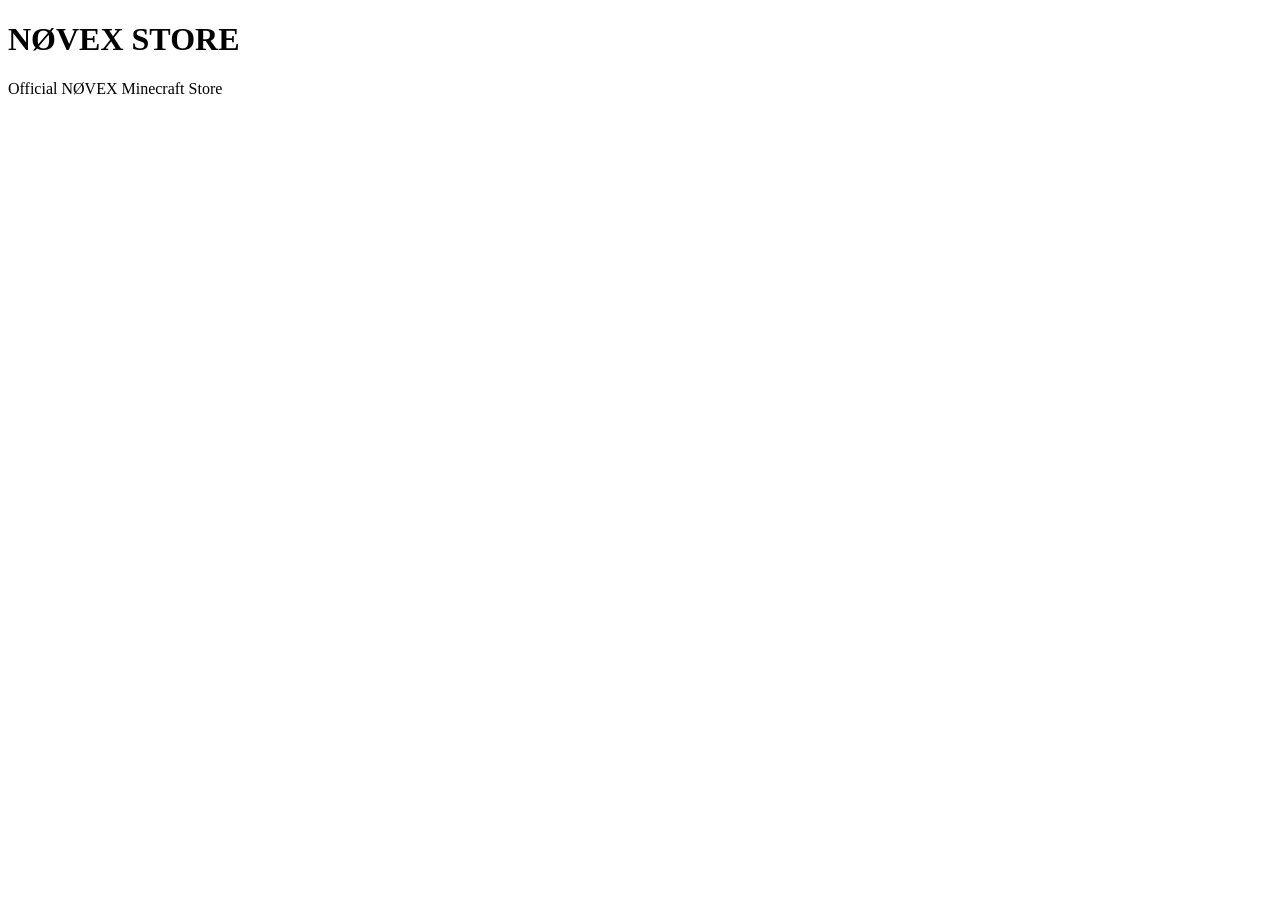
==== index.html @ 56007cce "Create index.html" ====
<!DOCTYPE html>
<html lang="en">

<head>

    <meta charset="UTF-8">

    <meta name="viewport" content="width=device-width, initial-scale=1.0">

    <title>NØVEX Store</title>

</head>

<body>

    <h1>NØVEX STORE</h1>

    <p>Official NØVEX Minecraft Store</p>

</body>

</html>
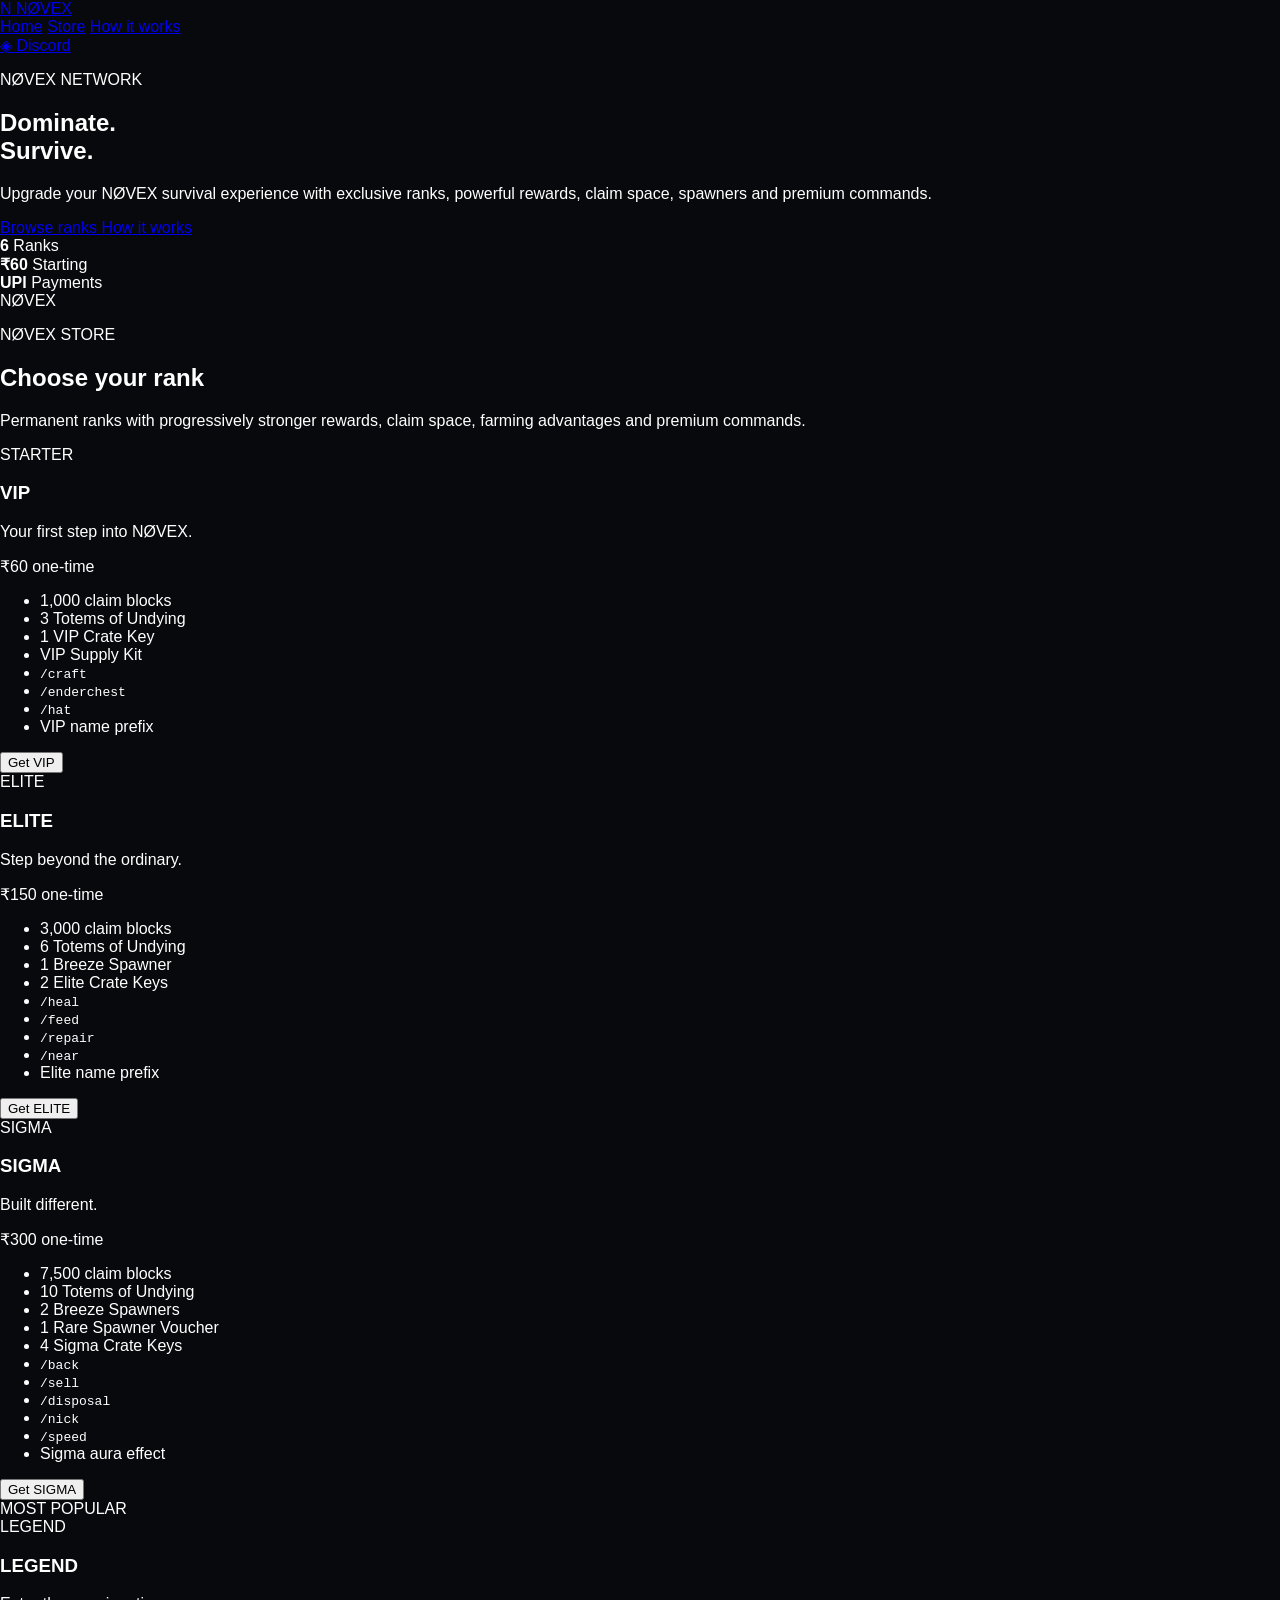
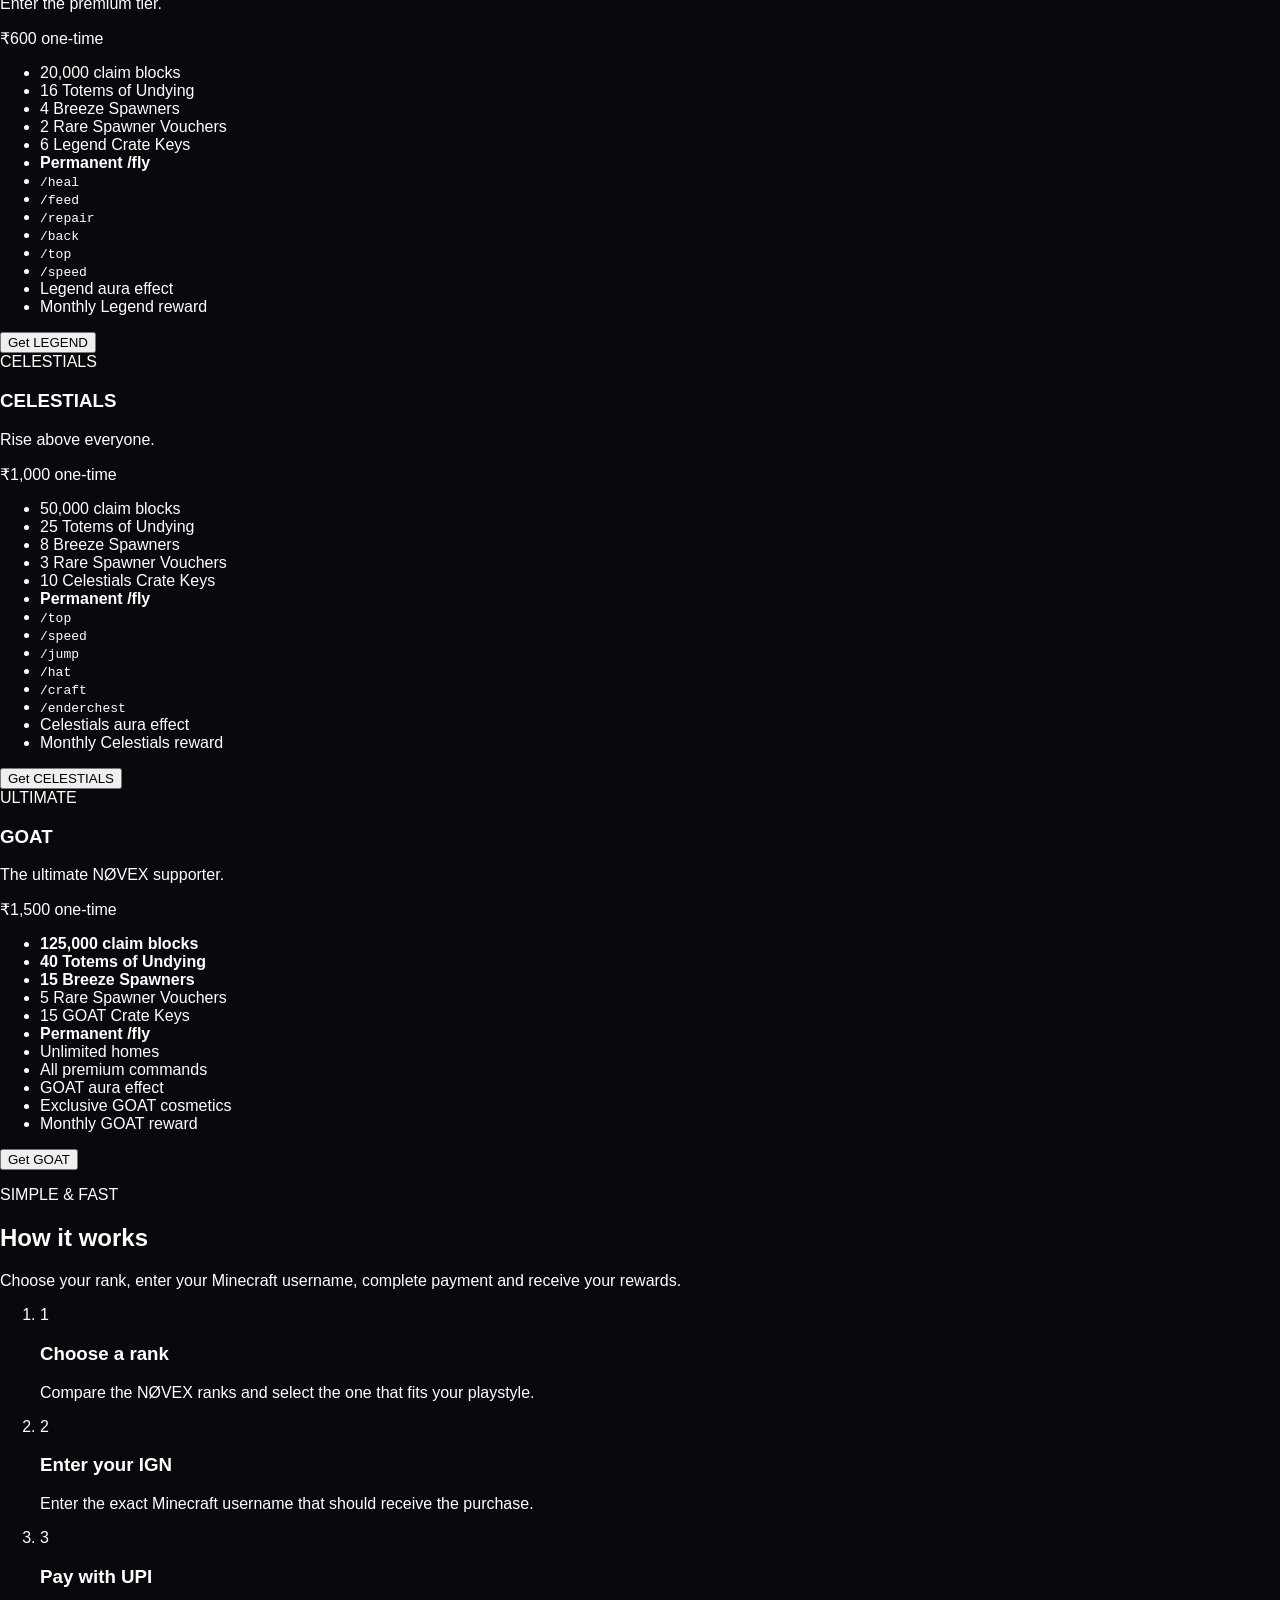
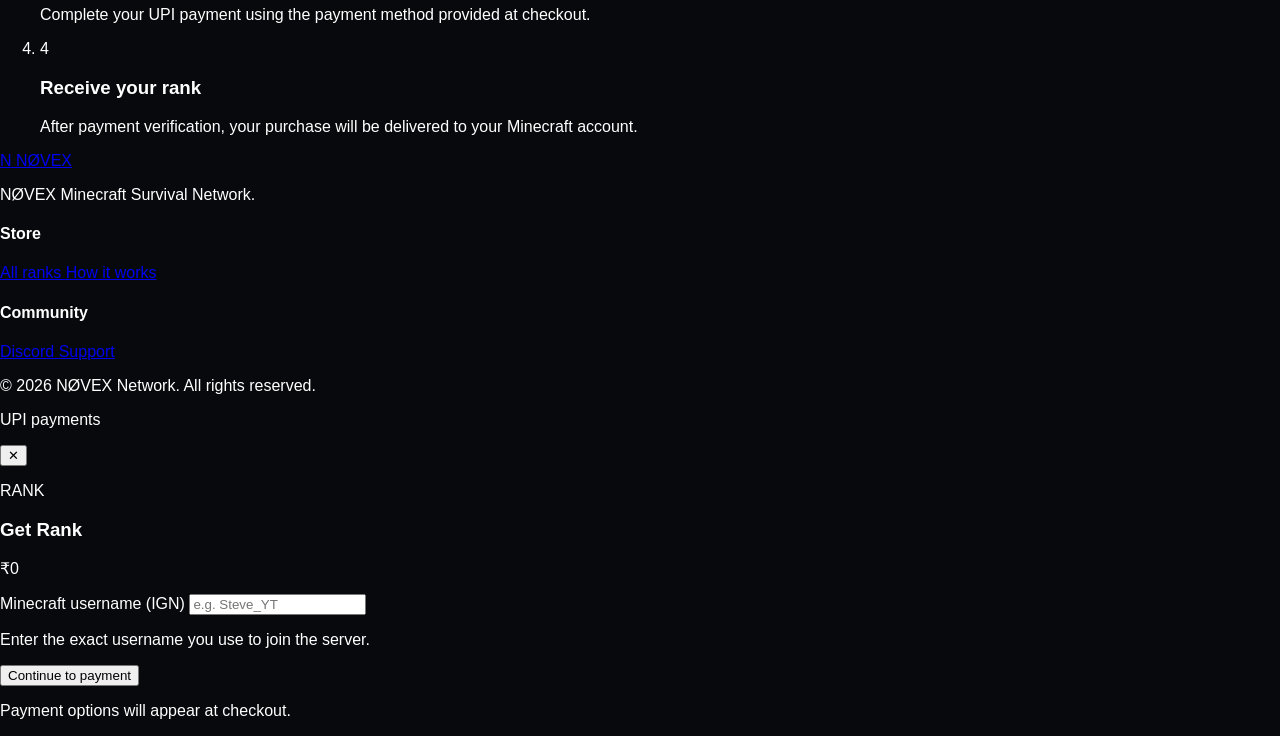
==== commit 0040494a: "Build NØVEX Store homepage" ====
--- a/index.html
+++ b/index.html
@@ -2,20 +2,858 @@
 <html lang="en">
 
 <head>
-
     <meta charset="UTF-8">
-
     <meta name="viewport" content="width=device-width, initial-scale=1.0">
 
-    <title>NØVEX Store</title>
-
+    <title>NØVEX — Minecraft Store</title>
+
+    <meta name="description"
+        content="Official NØVEX Minecraft Store. Get exclusive survival ranks, claim blocks, spawners and premium rewards.">
+
+    <link rel="preconnect" href="https://fonts.googleapis.com">
+    <link rel="preconnect" href="https://fonts.gstatic.com" crossorigin>
+
+    <link href="https://fonts.googleapis.com/css2?family=Unbounded:wght@500;600;700;800&family=Inter:wght@400;500;600;700&display=swap"
+        rel="stylesheet">
+
+    <link rel="stylesheet" href="style.css">
 </head>
 
 <body>
 
-    <h1>NØVEX STORE</h1>
-
-    <p>Official NØVEX Minecraft Store</p>
+    <!-- NAVIGATION -->
+
+    <header class="navbar">
+
+        <div class="nav-inner">
+
+            <a href="#home" class="logo">
+                <span class="logo-mark">N</span>
+                <span class="logo-word">NØVEX</span>
+            </a>
+
+            <nav class="nav-links">
+                <a href="#home">Home</a>
+                <a href="#store">Store</a>
+                <a href="#how">How it works</a>
+            </nav>
+
+            <!-- Replace # with your Discord invite later -->
+
+            <a href="#" class="nav-discord">
+                <span>◈</span>
+                Discord
+            </a>
+
+        </div>
+
+    </header>
+
+
+    <main>
+
+        <!-- HERO -->
+
+        <section id="home" class="hero">
+
+            <div class="hero-glow"></div>
+
+            <div class="hero-inner">
+
+                <div class="hero-content">
+
+                    <p class="eyebrow">NØVEX NETWORK</p>
+
+                    <h1>
+                        Dominate.<br>
+                        <span>Survive.</span>
+                    </h1>
+
+                    <p class="hero-text">
+                        Upgrade your NØVEX survival experience with exclusive
+                        ranks, powerful rewards, claim space, spawners and
+                        premium commands.
+                    </p>
+
+                    <div class="hero-actions">
+
+                        <a href="#store" class="btn btn-primary">
+                            Browse ranks
+                        </a>
+
+                        <a href="#how" class="btn btn-ghost">
+                            How it works
+                        </a>
+
+                    </div>
+
+
+                    <div class="hero-stats">
+
+                        <div>
+                            <strong>6</strong>
+                            <span>Ranks</span>
+                        </div>
+
+                        <div>
+                            <strong>₹60</strong>
+                            <span>Starting</span>
+                        </div>
+
+                        <div>
+                            <strong>UPI</strong>
+                            <span>Payments</span>
+                        </div>
+
+                    </div>
+
+                </div>
+
+
+                <div class="hero-visual">
+
+                    <div class="orb"></div>
+
+                    <div class="ring ring-a"></div>
+
+                    <div class="ring ring-b"></div>
+
+                    <div class="badge-float">
+                        NØVEX
+                    </div>
+
+                </div>
+
+            </div>
+
+        </section>
+
+
+        <!-- STORE -->
+
+        <section id="store" class="store-section">
+
+            <div class="section-heading">
+
+                <p class="eyebrow">NØVEX STORE</p>
+
+                <h2>Choose your rank</h2>
+
+                <p>
+                    Permanent ranks with progressively stronger rewards,
+                    claim space, farming advantages and premium commands.
+                </p>
+
+            </div>
+
+
+            <div class="rank-grid">
+
+
+                <!-- VIP -->
+
+                <article class="rank-card" data-tier="1">
+
+                    <div class="rank-head">
+
+                        <span class="rank-tag">
+                            STARTER
+                        </span>
+
+                        <div class="tier-bar">
+                            <i></i>
+                            <i></i>
+                            <i></i>
+                            <i></i>
+                            <i></i>
+                            <i></i>
+                        </div>
+
+                    </div>
+
+
+                    <h3>VIP</h3>
+
+                    <p class="rank-description">
+                        Your first step into NØVEX.
+                    </p>
+
+
+                    <div class="price">
+                        <span class="amount">₹60</span>
+                        <span class="unit">one-time</span>
+                    </div>
+
+
+                    <ul class="perks">
+
+                        <li>1,000 claim blocks</li>
+
+                        <li>3 Totems of Undying</li>
+
+                        <li>1 VIP Crate Key</li>
+
+                        <li>VIP Supply Kit</li>
+
+                        <li><code>/craft</code></li>
+
+                        <li><code>/enderchest</code></li>
+
+                        <li><code>/hat</code></li>
+
+                        <li>VIP name prefix</li>
+
+                    </ul>
+
+
+                    <button
+                        class="buy-button"
+                        onclick="buyRank('VIP', 60)">
+
+                        Get VIP
+
+                    </button>
+
+                </article>
+
+
+                <!-- ELITE -->
+
+                <article class="rank-card" data-tier="2">
+
+                    <div class="rank-head">
+
+                        <span class="rank-tag">
+                            ELITE
+                        </span>
+
+                        <div class="tier-bar">
+                            <i></i>
+                            <i></i>
+                            <i></i>
+                            <i></i>
+                            <i></i>
+                            <i></i>
+                        </div>
+
+                    </div>
+
+
+                    <h3>ELITE</h3>
+
+                    <p class="rank-description">
+                        Step beyond the ordinary.
+                    </p>
+
+
+                    <div class="price">
+                        <span class="amount">₹150</span>
+                        <span class="unit">one-time</span>
+                    </div>
+
+
+                    <ul class="perks">
+
+                        <li>3,000 claim blocks</li>
+
+                        <li>6 Totems of Undying</li>
+
+                        <li>1 Breeze Spawner</li>
+
+                        <li>2 Elite Crate Keys</li>
+
+                        <li><code>/heal</code></li>
+
+                        <li><code>/feed</code></li>
+
+                        <li><code>/repair</code></li>
+
+                        <li><code>/near</code></li>
+
+                        <li>Elite name prefix</li>
+
+                    </ul>
+
+
+                    <button
+                        class="buy-button"
+                        onclick="buyRank('ELITE', 150)">
+
+                        Get ELITE
+
+                    </button>
+
+                </article>
+
+
+                <!-- SIGMA -->
+
+                <article class="rank-card" data-tier="3">
+
+                    <div class="rank-head">
+
+                        <span class="rank-tag">
+                            SIGMA
+                        </span>
+
+                        <div class="tier-bar">
+                            <i></i>
+                            <i></i>
+                            <i></i>
+                            <i></i>
+                            <i></i>
+                            <i></i>
+                        </div>
+
+                    </div>
+
+
+                    <h3>SIGMA</h3>
+
+                    <p class="rank-description">
+                        Built different.
+                    </p>
+
+
+                    <div class="price">
+                        <span class="amount">₹300</span>
+                        <span class="unit">one-time</span>
+                    </div>
+
+
+                    <ul class="perks">
+
+                        <li>7,500 claim blocks</li>
+
+                        <li>10 Totems of Undying</li>
+
+                        <li>2 Breeze Spawners</li>
+
+                        <li>1 Rare Spawner Voucher</li>
+
+                        <li>4 Sigma Crate Keys</li>
+
+                        <li><code>/back</code></li>
+
+                        <li><code>/sell</code></li>
+
+                        <li><code>/disposal</code></li>
+
+                        <li><code>/nick</code></li>
+
+                        <li><code>/speed</code></li>
+
+                        <li>Sigma aura effect</li>
+
+                    </ul>
+
+
+                    <button
+                        class="buy-button"
+                        onclick="buyRank('SIGMA', 300)">
+
+                        Get SIGMA
+
+                    </button>
+
+                </article>
+
+
+                <!-- LEGEND -->
+
+                <article class="rank-card featured" data-tier="4">
+
+                    <div class="popular">
+                        MOST POPULAR
+                    </div>
+
+
+                    <div class="rank-head">
+
+                        <span class="rank-tag">
+                            LEGEND
+                        </span>
+
+                        <div class="tier-bar">
+                            <i></i>
+                            <i></i>
+                            <i></i>
+                            <i></i>
+                            <i></i>
+                            <i></i>
+                        </div>
+
+                    </div>
+
+
+                    <h3>LEGEND</h3>
+
+                    <p class="rank-description">
+                        Enter the premium tier.
+                    </p>
+
+
+                    <div class="price">
+                        <span class="amount">₹600</span>
+                        <span class="unit">one-time</span>
+                    </div>
+
+
+                    <ul class="perks">
+
+                        <li>20,000 claim blocks</li>
+
+                        <li>16 Totems of Undying</li>
+
+                        <li>4 Breeze Spawners</li>
+
+                        <li>2 Rare Spawner Vouchers</li>
+
+                        <li>6 Legend Crate Keys</li>
+
+                        <li><strong>Permanent /fly</strong></li>
+
+                        <li><code>/heal</code></li>
+
+                        <li><code>/feed</code></li>
+
+                        <li><code>/repair</code></li>
+
+                        <li><code>/back</code></li>
+
+                        <li><code>/top</code></li>
+
+                        <li><code>/speed</code></li>
+
+                        <li>Legend aura effect</li>
+
+                        <li>Monthly Legend reward</li>
+
+                    </ul>
+
+
+                    <button
+                        class="buy-button primary"
+                        onclick="buyRank('LEGEND', 600)">
+
+                        Get LEGEND
+
+                    </button>
+
+                </article>
+
+
+                <!-- CELESTIALS -->
+
+                <article class="rank-card" data-tier="5">
+
+                    <div class="rank-head">
+
+                        <span class="rank-tag">
+                            CELESTIALS
+                        </span>
+
+                        <div class="tier-bar">
+                            <i></i>
+                            <i></i>
+                            <i></i>
+                            <i></i>
+                            <i></i>
+                            <i></i>
+                        </div>
+
+                    </div>
+
+
+                    <h3>CELESTIALS</h3>
+
+                    <p class="rank-description">
+                        Rise above everyone.
+                    </p>
+
+
+                    <div class="price">
+                        <span class="amount">₹1,000</span>
+                        <span class="unit">one-time</span>
+                    </div>
+
+
+                    <ul class="perks">
+
+                        <li>50,000 claim blocks</li>
+
+                        <li>25 Totems of Undying</li>
+
+                        <li>8 Breeze Spawners</li>
+
+                        <li>3 Rare Spawner Vouchers</li>
+
+                        <li>10 Celestials Crate Keys</li>
+
+                        <li><strong>Permanent /fly</strong></li>
+
+                        <li><code>/top</code></li>
+
+                        <li><code>/speed</code></li>
+
+                        <li><code>/jump</code></li>
+
+                        <li><code>/hat</code></li>
+
+                        <li><code>/craft</code></li>
+
+                        <li><code>/enderchest</code></li>
+
+                        <li>Celestials aura effect</li>
+
+                        <li>Monthly Celestials reward</li>
+
+                    </ul>
+
+
+                    <button
+                        class="buy-button"
+                        onclick="buyRank('CELESTIALS', 1000)">
+
+                        Get CELESTIALS
+
+                    </button>
+
+                </article>
+
+
+                <!-- GOAT -->
+
+                <article class="rank-card goat" data-tier="6">
+
+                    <div class="rank-head">
+
+                        <span class="rank-tag">
+                            ULTIMATE
+                        </span>
+
+                        <div class="tier-bar">
+                            <i></i>
+                            <i></i>
+                            <i></i>
+                            <i></i>
+                            <i></i>
+                            <i></i>
+                        </div>
+
+                    </div>
+
+
+                    <h3>GOAT</h3>
+
+                    <p class="rank-description">
+                        The ultimate NØVEX supporter.
+                    </p>
+
+
+                    <div class="price">
+                        <span class="amount">₹1,500</span>
+                        <span class="unit">one-time</span>
+                    </div>
+
+
+                    <ul class="perks">
+
+                        <li><strong>125,000 claim blocks</strong></li>
+
+                        <li><strong>40 Totems of Undying</strong></li>
+
+                        <li><strong>15 Breeze Spawners</strong></li>
+
+                        <li>5 Rare Spawner Vouchers</li>
+
+                        <li>15 GOAT Crate Keys</li>
+
+                        <li><strong>Permanent /fly</strong></li>
+
+                        <li>Unlimited homes</li>
+
+                        <li>All premium commands</li>
+
+                        <li>GOAT aura effect</li>
+
+                        <li>Exclusive GOAT cosmetics</li>
+
+                        <li>Monthly GOAT reward</li>
+
+                    </ul>
+
+
+                    <button
+                        class="buy-button"
+                        onclick="buyRank('GOAT', 1500)">
+
+                        Get GOAT
+
+                    </button>
+
+                </article>
+
+
+            </div>
+
+        </section>
+
+
+        <!-- HOW IT WORKS -->
+
+        <section id="how" class="how-section">
+
+            <div class="section-heading">
+
+                <p class="eyebrow">SIMPLE & FAST</p>
+
+                <h2>How it works</h2>
+
+                <p>
+                    Choose your rank, enter your Minecraft username,
+                    complete payment and receive your rewards.
+                </p>
+
+            </div>
+
+
+            <ol class="steps">
+
+                <li class="step">
+
+                    <span class="step-num">1</span>
+
+                    <h3>Choose a rank</h3>
+
+                    <p>
+                        Compare the NØVEX ranks and select the one
+                        that fits your playstyle.
+                    </p>
+
+                </li>
+
+
+                <li class="step">
+
+                    <span class="step-num">2</span>
+
+                    <h3>Enter your IGN</h3>
+
+                    <p>
+                        Enter the exact Minecraft username
+                        that should receive the purchase.
+                    </p>
+
+                </li>
+
+
+                <li class="step">
+
+                    <span class="step-num">3</span>
+
+                    <h3>Pay with UPI</h3>
+
+                    <p>
+                        Complete your UPI payment using the
+                        payment method provided at checkout.
+                    </p>
+
+                </li>
+
+
+                <li class="step">
+
+                    <span class="step-num">4</span>
+
+                    <h3>Receive your rank</h3>
+
+                    <p>
+                        After payment verification, your purchase
+                        will be delivered to your Minecraft account.
+                    </p>
+
+                </li>
+
+            </ol>
+
+        </section>
+
+    </main>
+
+
+    <!-- FOOTER -->
+
+    <footer>
+
+        <div class="footer-inner">
+
+            <div class="footer-brand">
+
+                <a href="#home" class="logo">
+
+                    <span class="logo-mark">N</span>
+
+                    <span class="logo-word">
+                        NØVEX
+                    </span>
+
+                </a>
+
+                <p>
+                    NØVEX Minecraft Survival Network.
+                </p>
+
+            </div>
+
+
+            <div class="footer-links">
+
+                <div>
+
+                    <h4>Store</h4>
+
+                    <a href="#store">
+                        All ranks
+                    </a>
+
+                    <a href="#how">
+                        How it works
+                    </a>
+
+                </div>
+
+
+                <div>
+
+                    <h4>Community</h4>
+
+                    <a href="#">
+                        Discord
+                    </a>
+
+                    <a href="#">
+                        Support
+                    </a>
+
+                </div>
+
+            </div>
+
+        </div>
+
+
+        <div class="footer-bottom">
+
+            <p>
+                © 2026 NØVEX Network. All rights reserved.
+            </p>
+
+            <p class="secure-note">
+                UPI payments
+            </p>
+
+        </div>
+
+    </footer>
+
+
+    <!-- PURCHASE MODAL -->
+
+    <div class="modal-backdrop" id="modalBackdrop">
+
+        <div
+            class="modal"
+            role="dialog"
+            aria-modal="true"
+            aria-labelledby="modalTitle">
+
+            <button
+                class="modal-close"
+                id="modalClose"
+                aria-label="Close">
+
+                ✕
+
+            </button>
+
+
+            <p
+                class="modal-eyebrow"
+                id="modalRankTag">
+
+                RANK
+
+            </p>
+
+
+            <h3 id="modalTitle">
+
+                Get
+                <span id="modalRankName">
+                    Rank
+                </span>
+
+            </h3>
+
+
+            <p
+                class="modal-price"
+                id="modalPrice">
+
+                ₹0
+
+            </p>
+
+
+            <label
+                class="modal-label"
+                for="ignInput">
+
+                Minecraft username (IGN)
+
+            </label>
+
+
+            <input
+                id="ignInput"
+                class="modal-input"
+                type="text"
+                placeholder="e.g. Steve_YT"
+                autocomplete="off"
+                maxlength="16">
+
+
+            <p
+                class="modal-error"
+                id="modalError">
+
+                Enter the exact username you use to join the server.
+
+            </p>
+
+
+            <button
+                class="btn btn-primary modal-submit"
+                id="modalSubmit">
+
+                Continue to payment
+
+            </button>
+
+
+            <p class="modal-hint">
+
+                Payment options will appear at checkout.
+
+            </p>
+
+        </div>
+
+    </div>
+
+
+    <script src="script.js"></script>
 
 </body>
 
--- a/style.css
+++ b/style.css
@@ -0,0 +1,6 @@
+body {
+    margin: 0;
+    background: #08090d;
+    color: white;
+    font-family: Arial, sans-serif;
+}
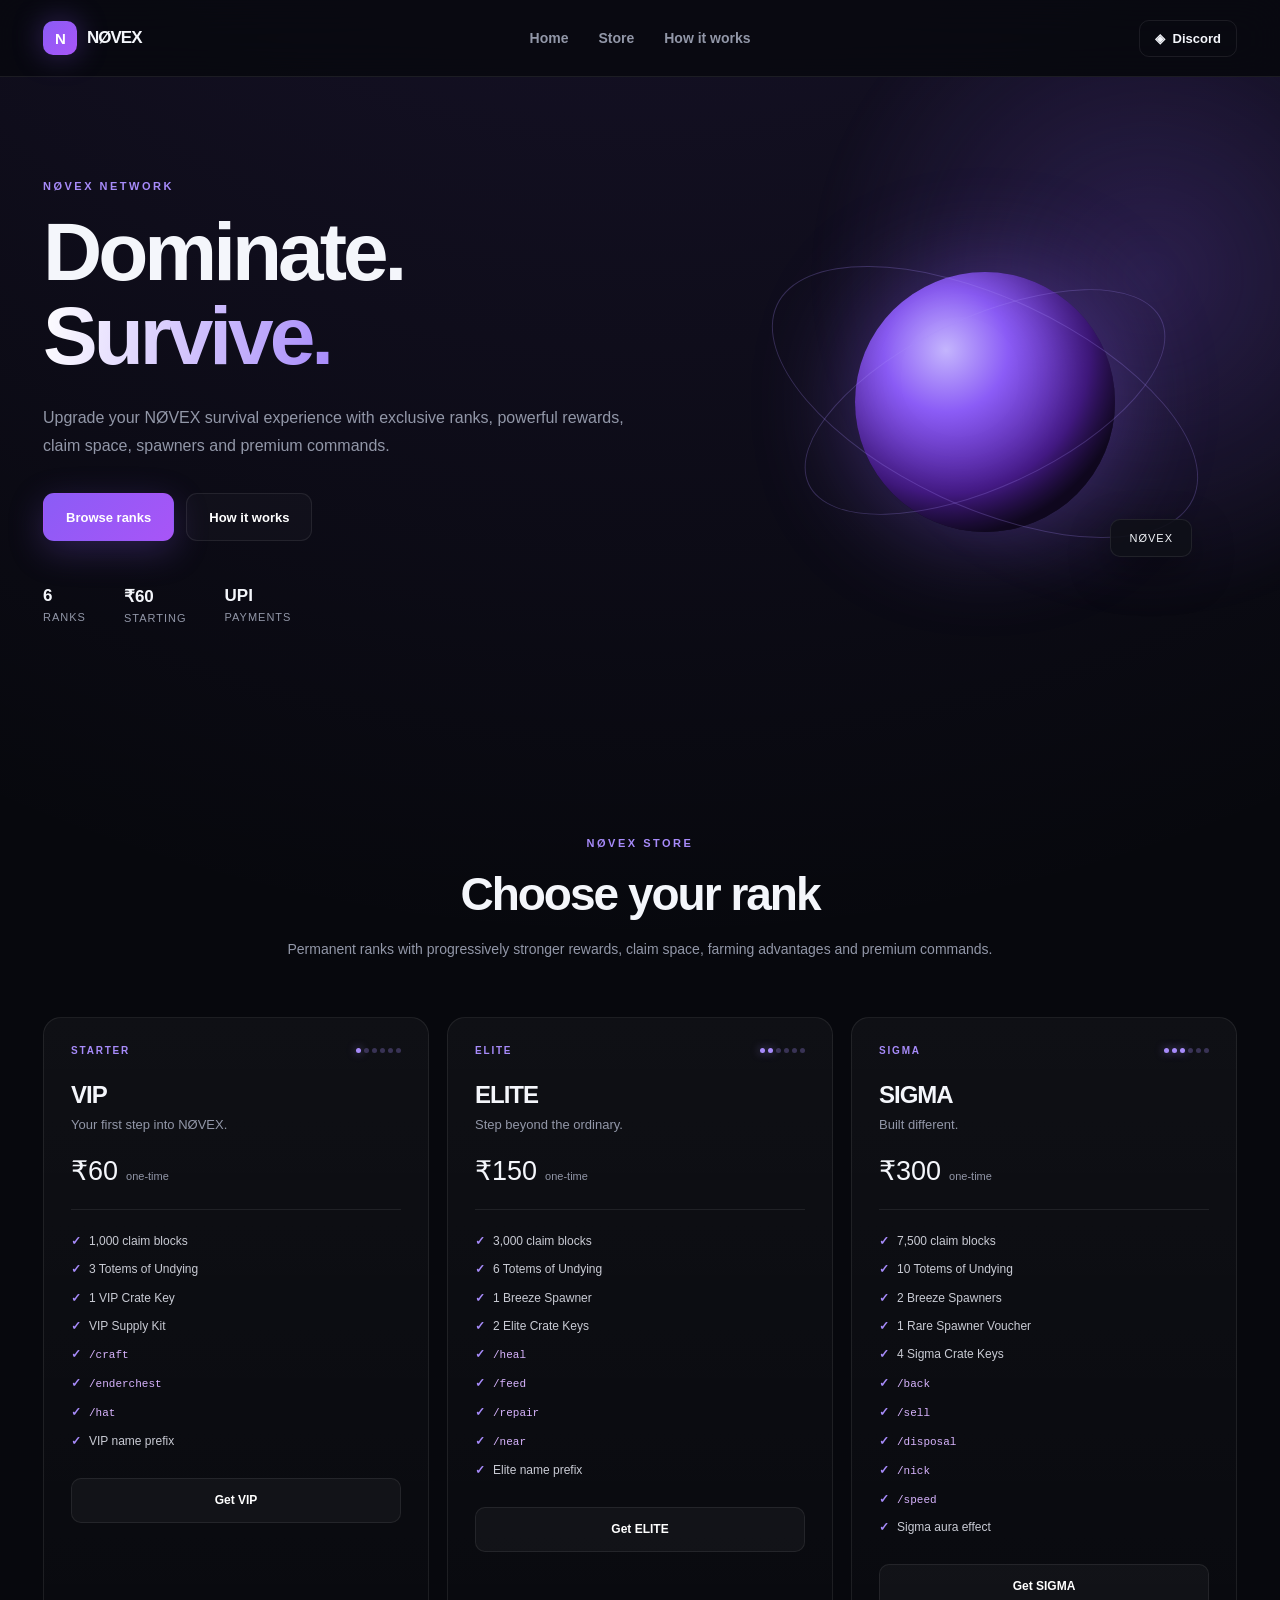
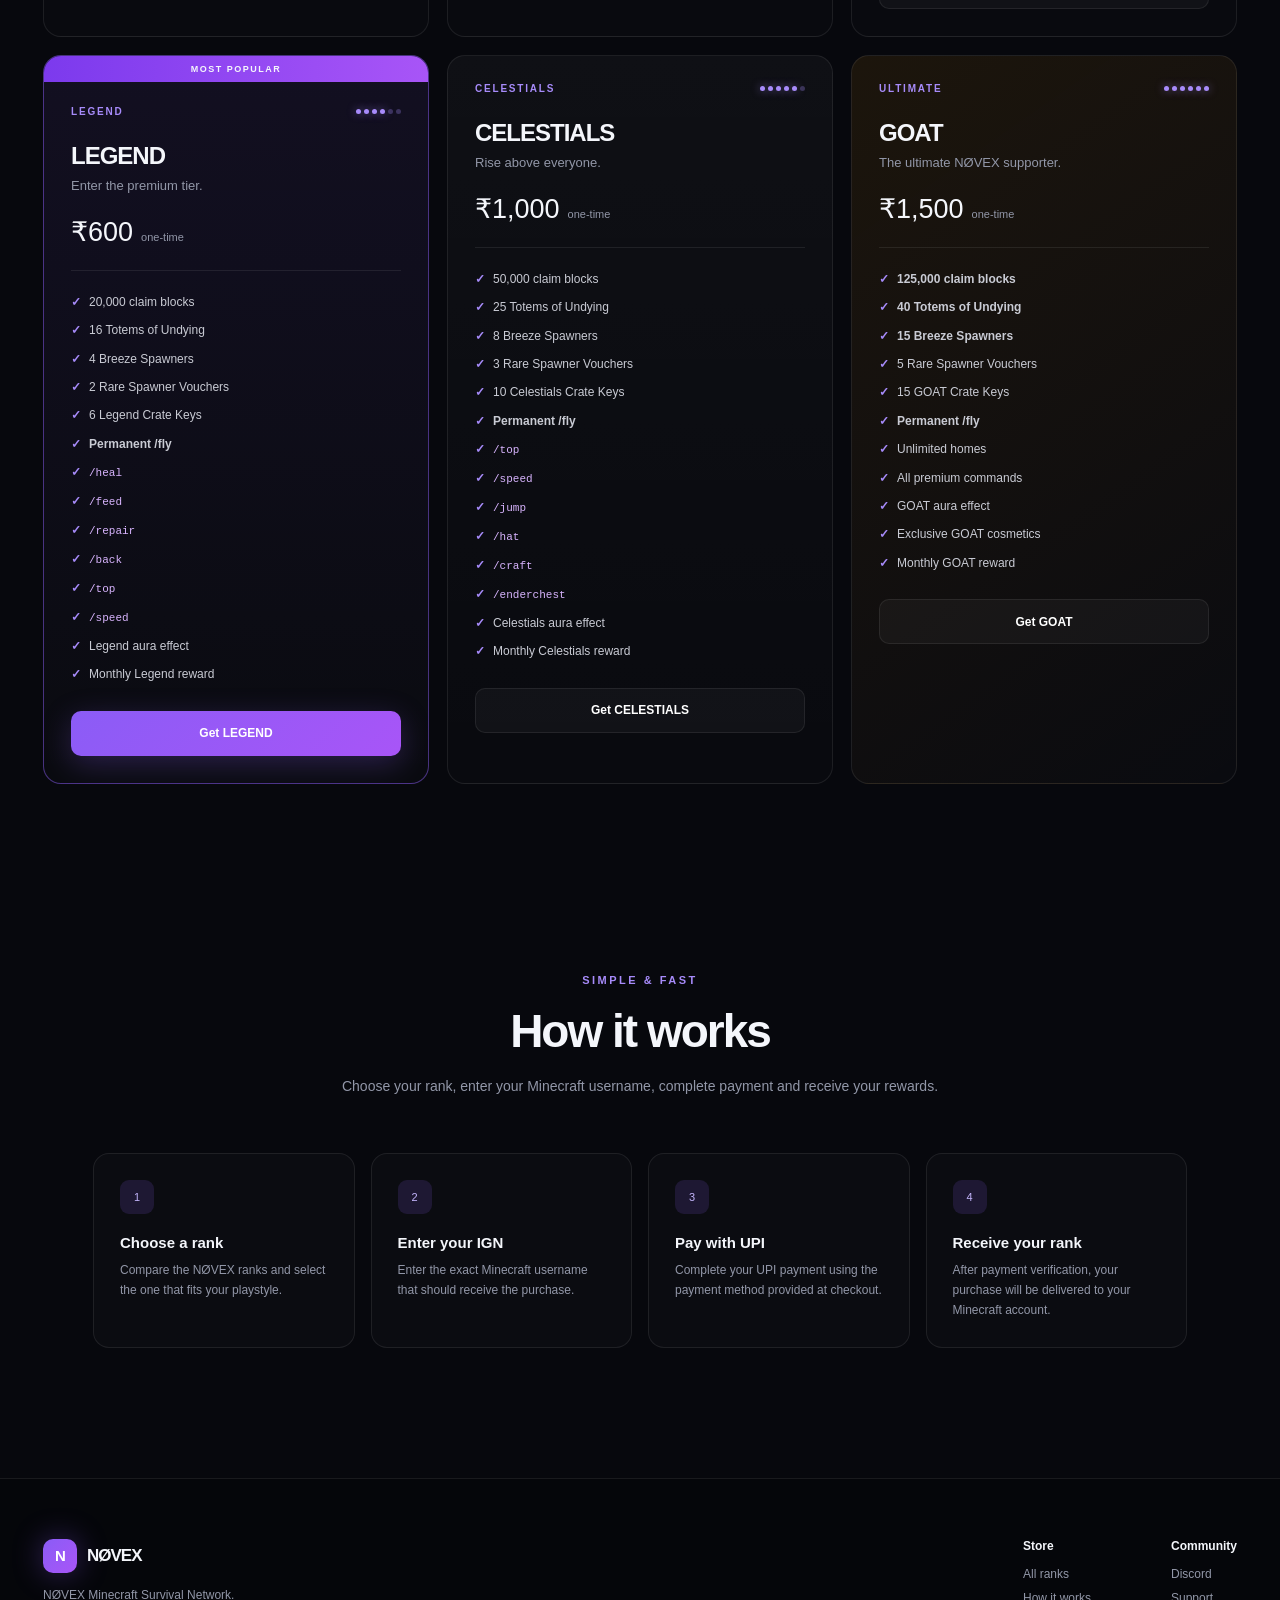
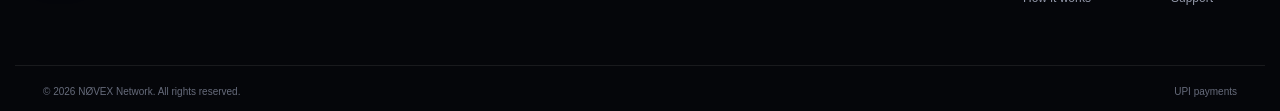
==== commit eb45b5c6: "Update index.html" ====
--- a/index.html
+++ b/index.html
@@ -839,9 +839,68 @@
 
                 Continue to payment
 
-            </button>
-
-
+            </button
+<div id="paymentSection" style="display: none;">
+
+    <div style="text-align: center; margin: 20px 0;">
+
+        <h4>Pay via UPI</h4>
+
+        <img
+            src="upi-qr.gif"
+            alt="UPI QR Code"
+            style="
+                width: 220px;
+                height: 220px;
+                object-fit: contain;
+                border-radius: 12px;
+                margin: 15px auto;
+            ">
+
+        <p>
+            Scan the QR code and pay
+            <strong id="paymentAmount">₹0</strong>
+        </p>
+
+    </div>
+
+
+    <label
+        class="modal-label"
+        for="utrInput">
+
+        UTR / Transaction ID
+
+    </label>
+
+    <input
+        id="utrInput"
+        class="modal-input"
+        type="text"
+        placeholder="Enter your UTR / Transaction ID"
+        autocomplete="off"
+        maxlength="50">
+
+
+    <p
+        class="modal-error"
+        id="paymentError">
+
+        Please enter your UTR / Transaction ID.
+
+    </p>
+
+
+    <button
+        class="btn btn-primary modal-submit"
+        id="paymentSubmit">
+
+        I've Completed Payment
+
+    </button>
+
+</div>
+                
             <p class="modal-hint">
 
                 Payment options will appear at checkout.
--- a/style.css
+++ b/style.css
@@ -1,6 +1,1241 @@
+* {
+    box-sizing: border-box;
+    margin: 0;
+    padding: 0;
+}
+
+:root {
+    --bg: #07080d;
+    --bg-soft: #0c0e15;
+    --card: #10121a;
+    --card-hover: #141722;
+    --border: rgba(255,255,255,0.08);
+    --text: #f4f6fb;
+    --muted: #9297a8;
+    --accent: #8b5cf6;
+    --accent-2: #a855f7;
+    --white: #ffffff;
+}
+
+html {
+    scroll-behavior: smooth;
+}
+
 body {
-    margin: 0;
-    background: #08090d;
+    background:
+        radial-gradient(circle at 50% -20%, rgba(139,92,246,0.16), transparent 40%),
+        var(--bg);
+
+    color: var(--text);
+
+    font-family: "Inter", sans-serif;
+
+    min-height: 100vh;
+
+    overflow-x: hidden;
+}
+
+a {
+    color: inherit;
+    text-decoration: none;
+}
+
+button,
+input {
+    font: inherit;
+}
+
+
+/* NAVBAR */
+
+.navbar {
+    position: sticky;
+    top: 0;
+
+    z-index: 100;
+
+    width: 100%;
+
+    background: rgba(7,8,13,0.78);
+
+    backdrop-filter: blur(18px);
+
+    border-bottom: 1px solid var(--border);
+}
+
+.nav-inner {
+    max-width: 1250px;
+
+    margin: auto;
+
+    min-height: 76px;
+
+    padding: 0 28px;
+
+    display: flex;
+
+    align-items: center;
+
+    justify-content: space-between;
+
+    gap: 30px;
+}
+
+.logo {
+    display: flex;
+
+    align-items: center;
+
+    gap: 10px;
+
+    font-family: "Unbounded", sans-serif;
+
+    font-weight: 800;
+
+    letter-spacing: -1px;
+}
+
+.logo-mark {
+    width: 34px;
+
+    height: 34px;
+
+    display: grid;
+
+    place-items: center;
+
+    border-radius: 10px;
+
+    background: linear-gradient(
+        135deg,
+        var(--accent),
+        var(--accent-2)
+    );
+
     color: white;
-    font-family: Arial, sans-serif;
-}
+
+    font-size: 15px;
+
+    box-shadow:
+        0 0 30px rgba(139,92,246,0.35);
+}
+
+.logo-word {
+    font-size: 17px;
+}
+
+.nav-links {
+    display: flex;
+
+    gap: 30px;
+
+    color: var(--muted);
+
+    font-size: 14px;
+
+    font-weight: 600;
+}
+
+.nav-links a {
+    transition: 0.2s ease;
+}
+
+.nav-links a:hover {
+    color: white;
+}
+
+.nav-discord {
+    display: flex;
+
+    align-items: center;
+
+    gap: 8px;
+
+    padding: 10px 15px;
+
+    border: 1px solid var(--border);
+
+    border-radius: 10px;
+
+    font-size: 13px;
+
+    font-weight: 700;
+
+    transition: 0.2s ease;
+}
+
+.nav-discord:hover {
+    background: rgba(255,255,255,0.06);
+
+    border-color: rgba(255,255,255,0.16);
+}
+
+
+/* HERO */
+
+.hero {
+    position: relative;
+
+    min-height: 650px;
+
+    display: flex;
+
+    align-items: center;
+
+    overflow: hidden;
+}
+
+.hero-glow {
+    position: absolute;
+
+    width: 700px;
+
+    height: 700px;
+
+    right: -220px;
+
+    top: -150px;
+
+    border-radius: 50%;
+
+    background: radial-gradient(
+        circle,
+        rgba(139,92,246,0.23),
+        transparent 68%
+    );
+
+    filter: blur(10px);
+
+    pointer-events: none;
+}
+
+.hero-inner {
+    width: 100%;
+
+    max-width: 1250px;
+
+    margin: auto;
+
+    padding: 90px 28px;
+
+    display: grid;
+
+    grid-template-columns: 1fr 0.8fr;
+
+    align-items: center;
+
+    gap: 60px;
+}
+
+.eyebrow {
+    color: #a78bfa;
+
+    font-size: 11px;
+
+    font-weight: 800;
+
+    letter-spacing: 2.5px;
+
+    text-transform: uppercase;
+
+    margin-bottom: 18px;
+}
+
+.hero h1 {
+    font-family: "Unbounded", sans-serif;
+
+    font-size: clamp(48px, 7vw, 82px);
+
+    line-height: 1.03;
+
+    letter-spacing: -4px;
+}
+
+.hero h1 span {
+    background: linear-gradient(
+        100deg,
+        #ffffff,
+        #a78bfa
+    );
+
+    -webkit-background-clip: text;
+
+    background-clip: text;
+
+    color: transparent;
+}
+
+.hero-text {
+    max-width: 610px;
+
+    margin-top: 25px;
+
+    color: var(--muted);
+
+    font-size: 16px;
+
+    line-height: 1.8;
+}
+
+.hero-actions {
+    display: flex;
+
+    gap: 12px;
+
+    margin-top: 32px;
+}
+
+.btn {
+    display: inline-flex;
+
+    align-items: center;
+
+    justify-content: center;
+
+    min-height: 48px;
+
+    padding: 0 22px;
+
+    border-radius: 11px;
+
+    font-size: 13px;
+
+    font-weight: 800;
+
+    cursor: pointer;
+
+    border: 1px solid transparent;
+
+    transition: 0.2s ease;
+}
+
+.btn-primary {
+    color: white;
+
+    background: linear-gradient(
+        135deg,
+        var(--accent),
+        var(--accent-2)
+    );
+
+    box-shadow:
+        0 10px 35px rgba(139,92,246,0.25);
+}
+
+.btn-primary:hover {
+    transform: translateY(-2px);
+
+    box-shadow:
+        0 15px 45px rgba(139,92,246,0.38);
+}
+
+.btn-ghost {
+    border-color: var(--border);
+
+    color: white;
+
+    background: rgba(255,255,255,0.025);
+}
+
+.btn-ghost:hover {
+    background: rgba(255,255,255,0.07);
+}
+
+.hero-stats {
+    display: flex;
+
+    gap: 38px;
+
+    margin-top: 45px;
+}
+
+.hero-stats div {
+    display: flex;
+
+    flex-direction: column;
+
+    gap: 5px;
+}
+
+.hero-stats strong {
+    font-family: "Unbounded", sans-serif;
+
+    font-size: 17px;
+}
+
+.hero-stats span {
+    color: var(--muted);
+
+    font-size: 11px;
+
+    text-transform: uppercase;
+
+    letter-spacing: 1px;
+}
+
+
+/* HERO VISUAL */
+
+.hero-visual {
+    position: relative;
+
+    min-height: 420px;
+
+    display: grid;
+
+    place-items: center;
+}
+
+.orb {
+    width: 260px;
+
+    height: 260px;
+
+    border-radius: 50%;
+
+    background:
+        radial-gradient(
+            circle at 35% 30%,
+            #c4b5fd,
+            #8b5cf6 25%,
+            #4c1d95 58%,
+            #160b2c 75%
+        );
+
+    box-shadow:
+        0 0 100px rgba(139,92,246,0.42),
+        inset -25px -25px 60px rgba(0,0,0,0.35);
+
+    animation: float 5s ease-in-out infinite;
+}
+
+.ring {
+    position: absolute;
+
+    border: 1px solid rgba(167,139,250,0.25);
+
+    border-radius: 50%;
+
+    transform: rotate(-25deg);
+}
+
+.ring-a {
+    width: 390px;
+
+    height: 170px;
+}
+
+.ring-b {
+    width: 460px;
+
+    height: 210px;
+
+    transform: rotate(25deg);
+}
+
+.badge-float {
+    position: absolute;
+
+    bottom: 55px;
+
+    right: 45px;
+
+    padding: 12px 18px;
+
+    border-radius: 10px;
+
+    background: rgba(15,16,24,0.9);
+
+    border: 1px solid var(--border);
+
+    font-family: "Unbounded", sans-serif;
+
+    font-size: 11px;
+
+    letter-spacing: 1px;
+
+    box-shadow: 0 15px 40px rgba(0,0,0,0.4);
+}
+
+@keyframes float {
+    0%, 100% {
+        transform: translateY(0);
+    }
+
+    50% {
+        transform: translateY(-12px);
+    }
+}
+
+
+/* STORE */
+
+.store-section {
+    max-width: 1250px;
+
+    margin: auto;
+
+    padding: 110px 28px;
+}
+
+.section-heading {
+    max-width: 720px;
+
+    margin: 0 auto 55px;
+
+    text-align: center;
+}
+
+.section-heading h2 {
+    font-family: "Unbounded", sans-serif;
+
+    font-size: clamp(30px, 5vw, 46px);
+
+    letter-spacing: -2px;
+}
+
+.section-heading > p:last-child {
+    margin-top: 17px;
+
+    color: var(--muted);
+
+    line-height: 1.7;
+
+    font-size: 14px;
+}
+
+
+/* RANK GRID */
+
+.rank-grid {
+    display: grid;
+
+    grid-template-columns: repeat(3, 1fr);
+
+    gap: 18px;
+}
+
+.rank-card {
+    position: relative;
+
+    padding: 27px;
+
+    border-radius: 18px;
+
+    background:
+        linear-gradient(
+            180deg,
+            rgba(255,255,255,0.035),
+            rgba(255,255,255,0.012)
+        );
+
+    border: 1px solid var(--border);
+
+    transition:
+        transform 0.25s ease,
+        border-color 0.25s ease,
+        background 0.25s ease;
+
+    overflow: hidden;
+}
+
+.rank-card:hover {
+    transform: translateY(-6px);
+
+    border-color: rgba(167,139,250,0.3);
+
+    background: var(--card-hover);
+}
+
+.rank-head {
+    display: flex;
+
+    align-items: center;
+
+    justify-content: space-between;
+
+    gap: 15px;
+}
+
+.rank-tag {
+    font-size: 10px;
+
+    font-weight: 800;
+
+    letter-spacing: 1.8px;
+
+    color: #a78bfa;
+}
+
+.tier-bar {
+    display: flex;
+
+    gap: 3px;
+}
+
+.tier-bar i {
+    width: 5px;
+
+    height: 5px;
+
+    border-radius: 50%;
+
+    background: rgba(167,139,250,0.28);
+}
+
+.rank-card[data-tier="1"] .tier-bar i:nth-child(-n+1),
+.rank-card[data-tier="2"] .tier-bar i:nth-child(-n+2),
+.rank-card[data-tier="3"] .tier-bar i:nth-child(-n+3),
+.rank-card[data-tier="4"] .tier-bar i:nth-child(-n+4),
+.rank-card[data-tier="5"] .tier-bar i:nth-child(-n+5),
+.rank-card[data-tier="6"] .tier-bar i:nth-child(-n+6) {
+    background: #a78bfa;
+
+    box-shadow: 0 0 8px rgba(167,139,250,0.6);
+}
+
+.rank-card h3 {
+    margin-top: 25px;
+
+    font-family: "Unbounded", sans-serif;
+
+    font-size: 24px;
+
+    letter-spacing: -1px;
+}
+
+.rank-description {
+    margin-top: 8px;
+
+    color: var(--muted);
+
+    font-size: 13px;
+}
+
+.price {
+    display: flex;
+
+    align-items: baseline;
+
+    gap: 8px;
+
+    margin-top: 23px;
+
+    padding-bottom: 22px;
+
+    border-bottom: 1px solid var(--border);
+}
+
+.amount {
+    font-family: "Unbounded", sans-serif;
+
+    font-size: 27px;
+}
+
+.unit {
+    color: var(--muted);
+
+    font-size: 11px;
+}
+
+.perks {
+    list-style: none;
+
+    display: flex;
+
+    flex-direction: column;
+
+    gap: 11px;
+
+    margin: 23px 0 27px;
+}
+
+.perks li {
+    position: relative;
+
+    padding-left: 18px;
+
+    color: #c9cbd4;
+
+    font-size: 12px;
+
+    line-height: 1.45;
+}
+
+.perks li::before {
+    content: "✓";
+
+    position: absolute;
+
+    left: 0;
+
+    color: #a78bfa;
+
+    font-weight: 800;
+}
+
+.perks code {
+    color: #d8b4fe;
+
+    font-family: monospace;
+
+    font-size: 11px;
+}
+
+.buy-button {
+    width: 100%;
+
+    min-height: 45px;
+
+    border: 1px solid var(--border);
+
+    border-radius: 10px;
+
+    background: rgba(255,255,255,0.035);
+
+    color: white;
+
+    cursor: pointer;
+
+    font-size: 12px;
+
+    font-weight: 800;
+
+    transition: 0.2s ease;
+}
+
+.buy-button:hover {
+    background: rgba(139,92,246,0.15);
+
+    border-color: rgba(167,139,250,0.4);
+
+    transform: translateY(-1px);
+}
+
+.buy-button.primary {
+    border: none;
+
+    background: linear-gradient(
+        135deg,
+        var(--accent),
+        var(--accent-2)
+    );
+
+    box-shadow:
+        0 8px 30px rgba(139,92,246,0.25);
+}
+
+
+/* FEATURED */
+
+.rank-card.featured {
+    border-color: rgba(139,92,246,0.48);
+
+    background:
+        linear-gradient(
+            180deg,
+            rgba(139,92,246,0.09),
+            rgba(255,255,255,0.015)
+        );
+}
+
+.popular {
+    position: absolute;
+
+    top: 0;
+
+    left: 0;
+
+    right: 0;
+
+    padding: 8px;
+
+    text-align: center;
+
+    background: linear-gradient(
+        90deg,
+        #7c3aed,
+        #a855f7
+    );
+
+    font-size: 9px;
+
+    font-weight: 900;
+
+    letter-spacing: 1.5px;
+
+    text-transform: uppercase;
+}
+
+.featured .rank-head {
+    margin-top: 23px;
+}
+
+
+/* GOAT */
+
+.rank-card.goat {
+    background:
+        linear-gradient(
+            145deg,
+            rgba(245,158,11,0.09),
+            rgba(255,255,255,0.015)
+        );
+}
+
+
+/* HOW IT WORKS */
+
+.how-section {
+    max-width: 1150px;
+
+    margin: auto;
+
+    padding: 80px 28px 130px;
+}
+
+.steps {
+    display: grid;
+
+    grid-template-columns: repeat(4, 1fr);
+
+    gap: 16px;
+
+    list-style: none;
+}
+
+.step {
+    padding: 26px;
+
+    border-radius: 16px;
+
+    border: 1px solid var(--border);
+
+    background: rgba(255,255,255,0.018);
+}
+
+.step-num {
+    width: 34px;
+
+    height: 34px;
+
+    display: grid;
+
+    place-items: center;
+
+    border-radius: 9px;
+
+    background: rgba(139,92,246,0.15);
+
+    color: #c4b5fd;
+
+    font-family: "Unbounded", sans-serif;
+
+    font-size: 11px;
+}
+
+.step h3 {
+    margin-top: 20px;
+
+    font-family: "Unbounded", sans-serif;
+
+    font-size: 15px;
+}
+
+.step p {
+    margin-top: 10px;
+
+    color: var(--muted);
+
+    font-size: 12px;
+
+    line-height: 1.65;
+}
+
+
+/* FOOTER */
+
+footer {
+    border-top: 1px solid var(--border);
+
+    background: #05060a;
+}
+
+.footer-inner {
+    max-width: 1250px;
+
+    margin: auto;
+
+    padding: 60px 28px;
+
+    display: flex;
+
+    justify-content: space-between;
+
+    gap: 40px;
+}
+
+.footer-brand p {
+    margin-top: 15px;
+
+    color: var(--muted);
+
+    font-size: 12px;
+}
+
+.footer-links {
+    display: flex;
+
+    gap: 80px;
+}
+
+.footer-links div {
+    display: flex;
+
+    flex-direction: column;
+
+    gap: 10px;
+}
+
+.footer-links h4 {
+    font-size: 12px;
+
+    margin-bottom: 4px;
+}
+
+.footer-links a {
+    color: var(--muted);
+
+    font-size: 12px;
+}
+
+.footer-links a:hover {
+    color: white;
+}
+
+.footer-bottom {
+    max-width: 1250px;
+
+    margin: auto;
+
+    padding: 20px 28px;
+
+    border-top: 1px solid var(--border);
+
+    display: flex;
+
+    justify-content: space-between;
+
+    gap: 20px;
+
+    color: #666b7b;
+
+    font-size: 10px;
+}
+
+
+/* MODAL */
+
+.modal-backdrop {
+    position: fixed;
+
+    inset: 0;
+
+    z-index: 1000;
+
+    display: none;
+
+    align-items: center;
+
+    justify-content: center;
+
+    padding: 20px;
+
+    background: rgba(0,0,0,0.72);
+
+    backdrop-filter: blur(10px);
+}
+
+.modal-backdrop.active {
+    display: flex;
+}
+
+.modal {
+    position: relative;
+
+    width: 100%;
+
+    max-width: 450px;
+
+    padding: 35px;
+
+    border-radius: 20px;
+
+    background:
+        linear-gradient(
+            180deg,
+            #151722,
+            #0d0f16
+        );
+
+    border: 1px solid rgba(167,139,250,0.2);
+
+    box-shadow:
+        0 30px 100px rgba(0,0,0,0.65);
+
+    animation: modalIn 0.2s ease;
+}
+
+@keyframes modalIn {
+    from {
+        opacity: 0;
+
+        transform: translateY(12px) scale(0.98);
+    }
+
+    to {
+        opacity: 1;
+
+        transform: translateY(0) scale(1);
+    }
+}
+
+.modal-close {
+    position: absolute;
+
+    top: 15px;
+
+    right: 15px;
+
+    width: 34px;
+
+    height: 34px;
+
+    border: 1px solid var(--border);
+
+    border-radius: 9px;
+
+    background: transparent;
+
+    color: #999;
+
+    cursor: pointer;
+}
+
+.modal-close:hover {
+    color: white;
+
+    background: rgba(255,255,255,0.05);
+}
+
+.modal-eyebrow {
+    color: #a78bfa;
+
+    font-size: 10px;
+
+    font-weight: 800;
+
+    letter-spacing: 2px;
+}
+
+.modal h3 {
+    margin-top: 12px;
+
+    font-family: "Unbounded", sans-serif;
+
+    font-size: 24px;
+}
+
+.modal-price {
+    margin-top: 10px;
+
+    color: #c4b5fd;
+
+    font-family: "Unbounded", sans-serif;
+
+    font-size: 20px;
+}
+
+.modal-label {
+    display: block;
+
+    margin-top: 28px;
+
+    margin-bottom: 8px;
+
+    color: #c7c9d2;
+
+    font-size: 12px;
+
+    font-weight: 700;
+}
+
+.modal-input {
+    width: 100%;
+
+    height: 48px;
+
+    padding: 0 14px;
+
+    border: 1px solid var(--border);
+
+    border-radius: 10px;
+
+    outline: none;
+
+    background: rgba(255,255,255,0.035);
+
+    color: white;
+}
+
+.modal-input:focus {
+    border-color: rgba(167,139,250,0.55);
+
+    box-shadow:
+        0 0 0 3px rgba(139,92,246,0.1);
+}
+
+.modal-error {
+    display: none;
+
+    margin-top: 8px;
+
+    color: #fb7185;
+
+    font-size: 11px;
+}
+
+.modal-error.show {
+    display: block;
+}
+
+.modal-submit {
+    width: 100%;
+
+    margin-top: 18px;
+
+    border: none;
+}
+
+.modal-hint {
+    margin-top: 13px;
+
+    color: #707584;
+
+    font-size: 10px;
+
+    text-align: center;
+
+    line-height: 1.5;
+}
+
+
+/* MOBILE */
+
+@media (max-width: 1000px) {
+
+    .hero-inner {
+        grid-template-columns: 1fr;
+    }
+
+    .hero-visual {
+        display: none;
+    }
+
+    .rank-grid {
+        grid-template-columns: repeat(2, 1fr);
+    }
+
+    .steps {
+        grid-template-columns: repeat(2, 1fr);
+    }
+}
+
+
+@media (max-width: 680px) {
+
+    .nav-inner {
+        min-height: 65px;
+
+        padding: 0 18px;
+    }
+
+    .nav-links {
+        display: none;
+    }
+
+    .nav-discord {
+        padding: 9px 11px;
+    }
+
+    .hero {
+        min-height: auto;
+    }
+
+    .hero-inner {
+        padding: 75px 20px 85px;
+    }
+
+    .hero h1 {
+        font-size: 46px;
+
+        letter-spacing: -2.5px;
+    }
+
+    .hero-text {
+        font-size: 14px;
+    }
+
+    .hero-actions {
+        flex-direction: column;
+    }
+
+    .btn {
+        width: 100%;
+    }
+
+    .hero-stats {
+        gap: 20px;
+
+        justify-content: space-between;
+    }
+
+    .store-section,
+    .how-section {
+        padding-left: 18px;
+
+        padding-right: 18px;
+    }
+
+    .rank-grid {
+        grid-template-columns: 1fr;
+    }
+
+    .steps {
+        grid-template-columns: 1fr;
+    }
+
+    .footer-inner {
+        flex-direction: column;
+
+        padding-left: 20px;
+
+        padding-right: 20px;
+    }
+
+    .footer-links {
+        gap: 45px;
+    }
+
+    .footer-bottom {
+        flex-direction: column;
+
+        padding-left: 20px;
+
+        padding-right: 20px;
+    }
+
+    .modal {
+        padding: 28px 22px;
+    }
+}
